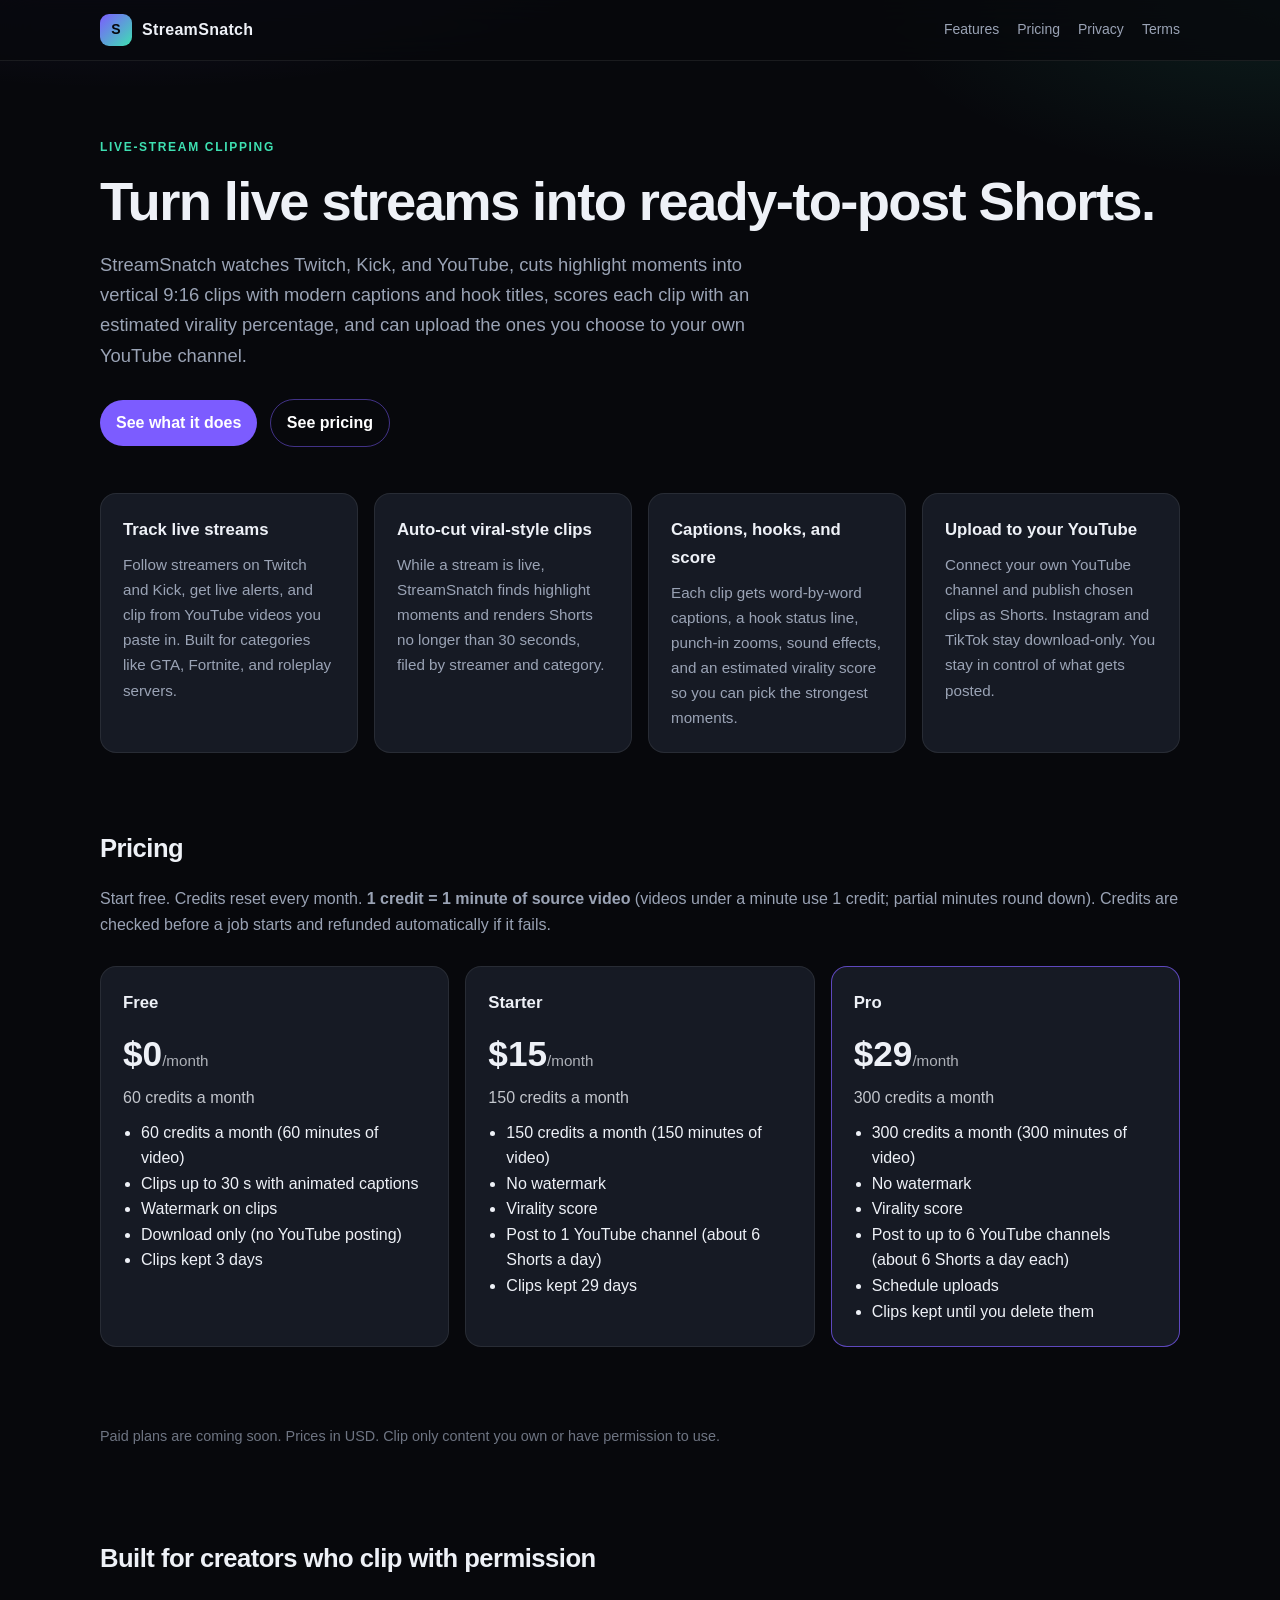
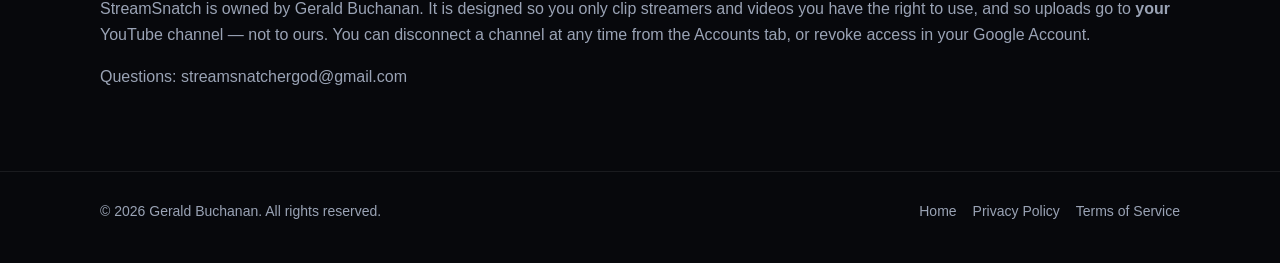
==== index.html @ 6bab44b2 "Add StreamSnatch homepage, privacy policy and terms" ====
<!DOCTYPE html>
<html lang="en">
  <head>
    <meta charset="utf-8">
    <meta name="viewport" content="width=device-width, initial-scale=1">
    <title>StreamSnatch — Turn live streams into viral Shorts</title>
    <meta name="description" content="StreamSnatch clips Twitch, Kick, and YouTube streams into 9:16 Shorts with captions, hooks, and an estimated virality score, then uploads them to your own YouTube channel.">
    <link rel="stylesheet" href="styles.css">
  </head>
  <body>
    <header class="nav">
      <div class="nav-inner">
        <a class="brand" href="index.html"><span class="logo">S</span> StreamSnatch</a>
        <nav class="nav-links">
          <a href="index.html#features">Features</a>
          <a href="index.html#pricing">Pricing</a>
          <a href="privacy.html">Privacy</a>
          <a href="terms.html">Terms</a>
        </nav>
      </div>
    </header>
    <main class="wrap">
      <section class="hero">
        <div class="eyebrow">Live-stream clipping</div>
        <h1>Turn live streams into ready-to-post Shorts.</h1>
        <p class="lede">StreamSnatch watches Twitch, Kick, and YouTube, cuts highlight moments into vertical 9:16 clips with modern captions and hook titles, scores each clip with an estimated virality percentage, and can upload the ones you choose to your own YouTube channel.</p>
        <a class="btn" href="#features">See what it does</a> <a class="btn btn-ghost" href="#pricing">See pricing</a>
      </section>

      <section class="grid" id="features">
        <article class="card">
          <h3>Track live streams</h3>
          <p>Follow streamers on Twitch and Kick, get live alerts, and clip from YouTube videos you paste in. Built for categories like GTA, Fortnite, and roleplay servers.</p>
        </article>
        <article class="card">
          <h3>Auto-cut viral-style clips</h3>
          <p>While a stream is live, StreamSnatch finds highlight moments and renders Shorts no longer than 30 seconds, filed by streamer and category.</p>
        </article>
        <article class="card">
          <h3>Captions, hooks, and score</h3>
          <p>Each clip gets word-by-word captions, a hook status line, punch-in zooms, sound effects, and an estimated virality score so you can pick the strongest moments.</p>
        </article>
        <article class="card">
          <h3>Upload to your YouTube</h3>
          <p>Connect your own YouTube channel and publish chosen clips as Shorts. Instagram and TikTok stay download-only. You stay in control of what gets posted.</p>
        </article>
      </section>

      <!-- PRICING:START (generated by build_site_pricing.py from config/plans.json) -->
      <section class="section" id="pricing">
        <h2>Pricing</h2>
        <p>Start free. Credits reset every month. <strong>1 credit = 1 minute of source video</strong> (videos under a minute use 1 credit; partial minutes round down). Credits are checked before a job starts and refunded automatically if it fails.</p>
        <div class="grid plans-grid">
        <article class="card plan-card" id="plan-free">
          <h3>Free</h3>
          <div class="plan-price">$0<span>/month</span></div>
          <div class="plan-credits">60 credits a month</div>
          <ul><li>60 credits a month (60 minutes of video)</li><li>Clips up to 30 s with animated captions</li><li>Watermark on clips</li><li>Download only (no YouTube posting)</li><li>Clips kept 3 days</li></ul>
        </article>
        <article class="card plan-card" id="plan-starter">
          <h3>Starter</h3>
          <div class="plan-price">$15<span>/month</span></div>
          <div class="plan-credits">150 credits a month</div>
          <ul><li>150 credits a month (150 minutes of video)</li><li>No watermark</li><li>Virality score</li><li>Post to 1 YouTube channel (about 6 Shorts a day)</li><li>Clips kept 29 days</li></ul>
        </article>
        <article class="card plan-card featured" id="plan-pro">
          <h3>Pro</h3>
          <div class="plan-price">$29<span>/month</span></div>
          <div class="plan-credits">300 credits a month</div>
          <ul><li>300 credits a month (300 minutes of video)</li><li>No watermark</li><li>Virality score</li><li>Post to up to 6 YouTube channels (about 6 Shorts a day each)</li><li>Schedule uploads</li><li>Clips kept until you delete them</li></ul>
        </article>
        </div>
        <p class="muted-note">Paid plans are coming soon. Prices in USD. Clip only content you own or have permission to use.</p>
      </section>
      <!-- PRICING:END -->

      <section class="section">
        <h2>Built for creators who clip with permission</h2>
        <p>StreamSnatch is owned by Gerald Buchanan. It is designed so you only clip streamers and videos you have the right to use, and so uploads go to <strong>your</strong> YouTube channel — not to ours. You can disconnect a channel at any time from the Accounts tab, or revoke access in your Google Account.</p>
        <p>Questions: streamsnatchergod@gmail.com</p>
      </section>
    </main>
    <footer>
      <div class="foot-inner">
        <div>&copy; 2026 Gerald Buchanan. All rights reserved.</div>
        <div class="foot-links">
          <a href="index.html">Home</a>
          <a href="privacy.html">Privacy Policy</a>
          <a href="terms.html">Terms of Service</a>
        </div>
      </div>
    </footer>
  </body>
</html>
---- styles.css ----
/* StreamSnatch marketing / legal site */
:root {
  --bg: #07080c;
  --bg-elev: #10131a;
  --bg-card: #161a24;
  --line: rgba(255,255,255,.08);
  --text: #eef1f7;
  --muted: #9aa3b5;
  --accent: #7c5cff;
  --accent-2: #3ee0b2;
  --accent-soft: rgba(124,92,255,.16);
  --warn: #f3c16b;
  --radius: 16px;
  --max: 1080px;
  --legal: 760px;
  --sans: "Segoe UI", "Helvetica Neue", Helvetica, Arial, sans-serif;
}
* { box-sizing: border-box; }
html { scroll-behavior: smooth; }
body {
  margin: 0;
  font-family: var(--sans);
  background:
    radial-gradient(1200px 500px at 10% -10%, rgba(124,92,255,.22), transparent 55%),
    radial-gradient(900px 400px at 100% 0%, rgba(62,224,178,.1), transparent 45%),
    var(--bg);
  color: var(--text);
  line-height: 1.65;
  min-height: 100vh;
}
a { color: var(--accent-2); text-decoration: none; }
a:hover { text-decoration: underline; }
img { max-width: 100%; }
.wrap { width: min(var(--max), calc(100% - 40px)); margin: 0 auto; }
.legal-wrap { width: min(var(--legal), calc(100% - 40px)); margin: 0 auto; padding: 40px 0 80px; }
header.nav {
  position: sticky; top: 0; z-index: 20;
  backdrop-filter: blur(16px);
  background: rgba(7,8,12,.78);
  border-bottom: 1px solid var(--line);
}
.nav-inner {
  width: min(var(--max), calc(100% - 40px));
  margin: 0 auto;
  display: flex; align-items: center; justify-content: space-between;
  padding: 14px 0;
  gap: 16px;
}
.brand { display: flex; align-items: center; gap: 10px; color: var(--text); font-weight: 700; letter-spacing: .02em; }
.brand:hover { text-decoration: none; }
.logo {
  width: 32px; height: 32px; border-radius: 9px;
  background: linear-gradient(135deg, var(--accent), var(--accent-2));
  display: grid; place-items: center;
  font-size: 14px; font-weight: 800; color: #07080c;
}
.nav-links { display: flex; gap: 18px; flex-wrap: wrap; align-items: center; }
.nav-links a { color: var(--muted); font-size: 14px; }
.nav-links a:hover { color: var(--text); text-decoration: none; }
.btn {
  display: inline-flex; align-items: center; justify-content: center;
  background: var(--accent); color: #fff; font-weight: 600;
  padding: 10px 16px; border-radius: 999px; border: 0;
}
.btn:hover { text-decoration: none; filter: brightness(1.08); }
.hero { padding: 72px 0 36px; }
.eyebrow {
  display: inline-block;
  font-size: 12px; letter-spacing: .14em; text-transform: uppercase;
  color: var(--accent-2); font-weight: 700; margin-bottom: 14px;
}
h1 { font-size: clamp(2rem, 5vw, 3.4rem); line-height: 1.1; margin: 0 0 18px; letter-spacing: -.03em; }
.lede { font-size: 1.15rem; color: var(--muted); max-width: 680px; margin: 0 0 28px; }
.grid { display: grid; grid-template-columns: repeat(auto-fit, minmax(230px, 1fr)); gap: 16px; padding: 10px 0 64px; }
.card {
  background: var(--bg-card);
  border: 1px solid var(--line);
  border-radius: var(--radius);
  padding: 22px;
}
.card h3 { margin: 0 0 8px; font-size: 1.05rem; }
.card p { margin: 0; color: var(--muted); font-size: .95rem; }
.section { padding: 10px 0 64px; }
.section h2 { font-size: 1.6rem; margin: 0 0 12px; letter-spacing: -.02em; }
.section p { color: var(--muted); }
footer {
  border-top: 1px solid var(--line);
  padding: 28px 0 40px;
  color: var(--muted);
  font-size: 14px;
}
.foot-inner { width: min(var(--max), calc(100% - 40px)); margin: 0 auto; display: flex; justify-content: space-between; gap: 16px; flex-wrap: wrap; }
.foot-links { display: flex; gap: 16px; flex-wrap: wrap; }
.foot-links a { color: var(--muted); }
h1.page { font-size: clamp(1.8rem, 4vw, 2.4rem); margin: 0 0 8px; }
.meta { color: var(--muted); margin: 0 0 28px; }
.legal h2 { font-size: 1.2rem; margin: 32px 0 10px; }
.legal p, .legal li { color: #d5dae6; }
.legal ul, .legal ol { padding-left: 1.2em; }
.legal code, .scope {
  font-family: ui-monospace, SFMono-Regular, Menlo, Consolas, monospace;
  font-size: .86em;
  background: var(--bg-elev);
  padding: 1px 6px;
  border-radius: 6px;
  word-break: break-all;
}
.notice {
  background: var(--accent-soft);
  border: 1px solid rgba(124,92,255,.28);
  border-radius: 12px;
  padding: 14px 16px;
  color: #dcd6ff;
  font-size: .95rem;
}
.placeholder { color: var(--warn); font-weight: 600; }
@media (max-width: 640px) {
  .hero { padding-top: 40px; }
  .nav-inner { width: min(var(--max), calc(100% - 28px)); }
  .wrap, .legal-wrap, .foot-inner { width: min(var(--max), calc(100% - 28px)); }
}
/* pricing */
.btn-ghost { background: transparent; border: 1px solid rgba(124,92,255,.5); margin-left: 8px; }
.plans-grid { margin-top: 18px; }
.plan-card.featured { border-color: rgba(124,92,255,.7); }
.plan-price { font-size: 2.2rem; font-weight: 800; margin: 6px 0 2px; }
.plan-price span { font-size: .95rem; font-weight: 500; opacity: .7; }
.plan-credits { opacity: .8; margin-bottom: 8px; }
.plan-card ul { padding-left: 18px; margin: 8px 0 0; line-height: 1.6; }
.muted-note { opacity: .7; font-size: .9rem; margin-top: 14px; }
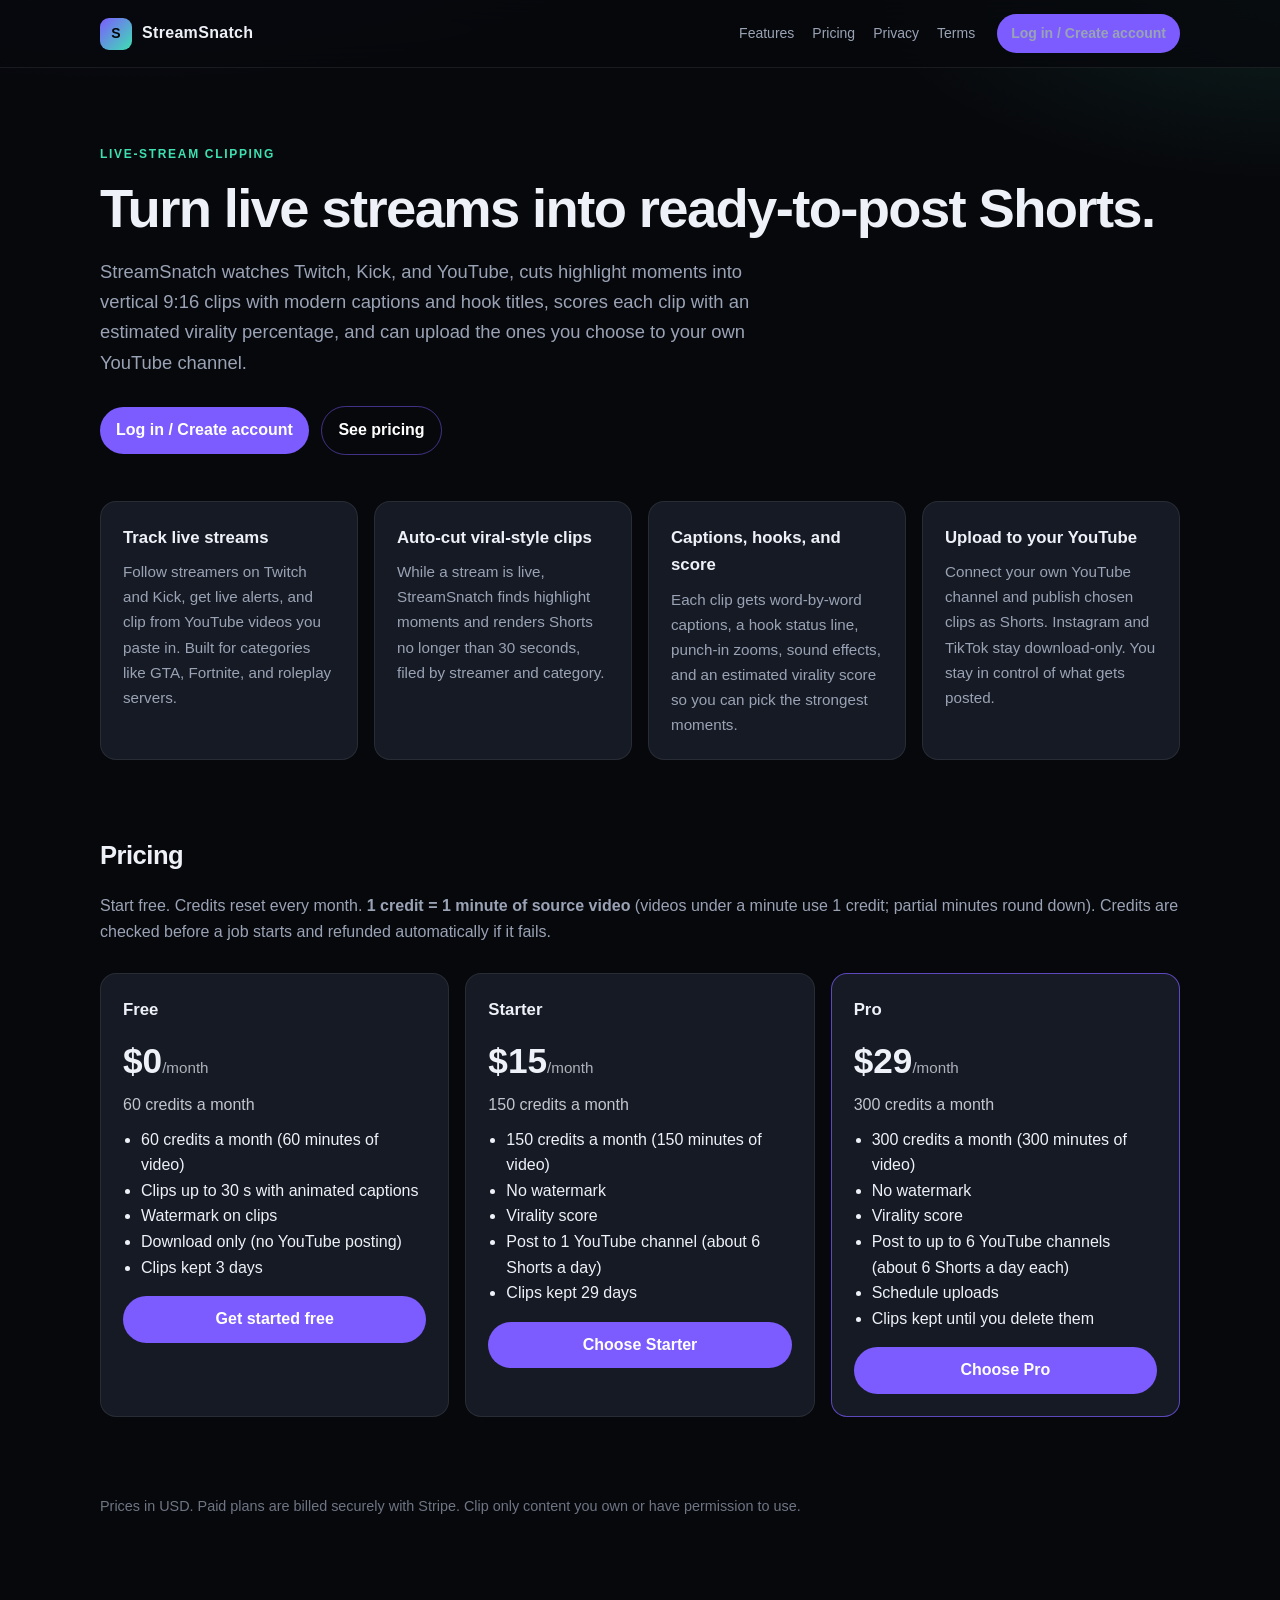
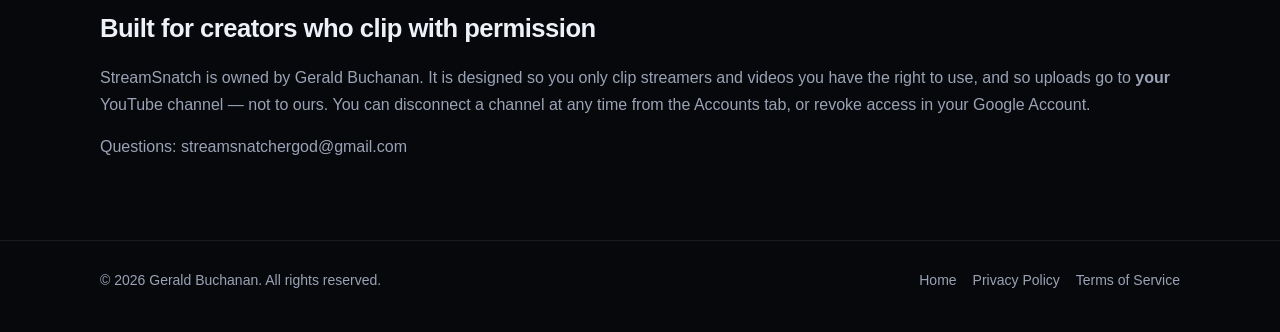
==== commit 4e289daf: "Add Log in / Create account and plan signup links Header CTA on every page goes to the app signup sc" ====
--- a/index.html
+++ b/index.html
@@ -16,6 +16,7 @@
           <a href="index.html#pricing">Pricing</a>
           <a href="privacy.html">Privacy</a>
           <a href="terms.html">Terms</a>
+          <a class="btn nav-cta" href="https://app.streamsnatcher.app/?signup=1">Log in / Create account</a>
         </nav>
       </div>
     </header>
@@ -24,7 +25,7 @@
         <div class="eyebrow">Live-stream clipping</div>
         <h1>Turn live streams into ready-to-post Shorts.</h1>
         <p class="lede">StreamSnatch watches Twitch, Kick, and YouTube, cuts highlight moments into vertical 9:16 clips with modern captions and hook titles, scores each clip with an estimated virality percentage, and can upload the ones you choose to your own YouTube channel.</p>
-        <a class="btn" href="#features">See what it does</a> <a class="btn btn-ghost" href="#pricing">See pricing</a>
+        <a class="btn" href="https://app.streamsnatcher.app/?signup=1">Log in / Create account</a> <a class="btn btn-ghost" href="#pricing">See pricing</a>
       </section>
 
       <section class="grid" id="features">
@@ -56,21 +57,24 @@
           <div class="plan-price">$0<span>/month</span></div>
           <div class="plan-credits">60 credits a month</div>
           <ul><li>60 credits a month (60 minutes of video)</li><li>Clips up to 30 s with animated captions</li><li>Watermark on clips</li><li>Download only (no YouTube posting)</li><li>Clips kept 3 days</li></ul>
+          <a class="btn plan-cta" href="https://app.streamsnatcher.app/signup?plan=free">Get started free</a>
         </article>
         <article class="card plan-card" id="plan-starter">
           <h3>Starter</h3>
           <div class="plan-price">$15<span>/month</span></div>
           <div class="plan-credits">150 credits a month</div>
           <ul><li>150 credits a month (150 minutes of video)</li><li>No watermark</li><li>Virality score</li><li>Post to 1 YouTube channel (about 6 Shorts a day)</li><li>Clips kept 29 days</li></ul>
+          <a class="btn plan-cta" href="https://app.streamsnatcher.app/signup?plan=starter">Choose Starter</a>
         </article>
         <article class="card plan-card featured" id="plan-pro">
           <h3>Pro</h3>
           <div class="plan-price">$29<span>/month</span></div>
           <div class="plan-credits">300 credits a month</div>
           <ul><li>300 credits a month (300 minutes of video)</li><li>No watermark</li><li>Virality score</li><li>Post to up to 6 YouTube channels (about 6 Shorts a day each)</li><li>Schedule uploads</li><li>Clips kept until you delete them</li></ul>
+          <a class="btn plan-cta" href="https://app.streamsnatcher.app/signup?plan=pro">Choose Pro</a>
         </article>
         </div>
-        <p class="muted-note">Paid plans are coming soon. Prices in USD. Clip only content you own or have permission to use.</p>
+        <p class="muted-note">Prices in USD. Paid plans are billed securely with Stripe. Clip only content you own or have permission to use.</p>
       </section>
       <!-- PRICING:END -->
 
--- a/styles.css
+++ b/styles.css
@@ -128,3 +128,11 @@
 .plan-credits { opacity: .8; margin-bottom: 8px; }
 .plan-card ul { padding-left: 18px; margin: 8px 0 0; line-height: 1.6; }
 .muted-note { opacity: .7; font-size: .9rem; margin-top: 14px; }
+
+.nav-cta { margin-left: 4px; padding: 8px 14px; font-size: 13px; white-space: nowrap; }
+.plan-cta { margin-top: 16px; width: 100%; }
+@media (max-width: 640px) {
+  .nav-inner { flex-wrap: wrap; }
+  .nav-links { width: 100%; gap: 12px; }
+  .nav-cta { margin-left: 0; }
+}
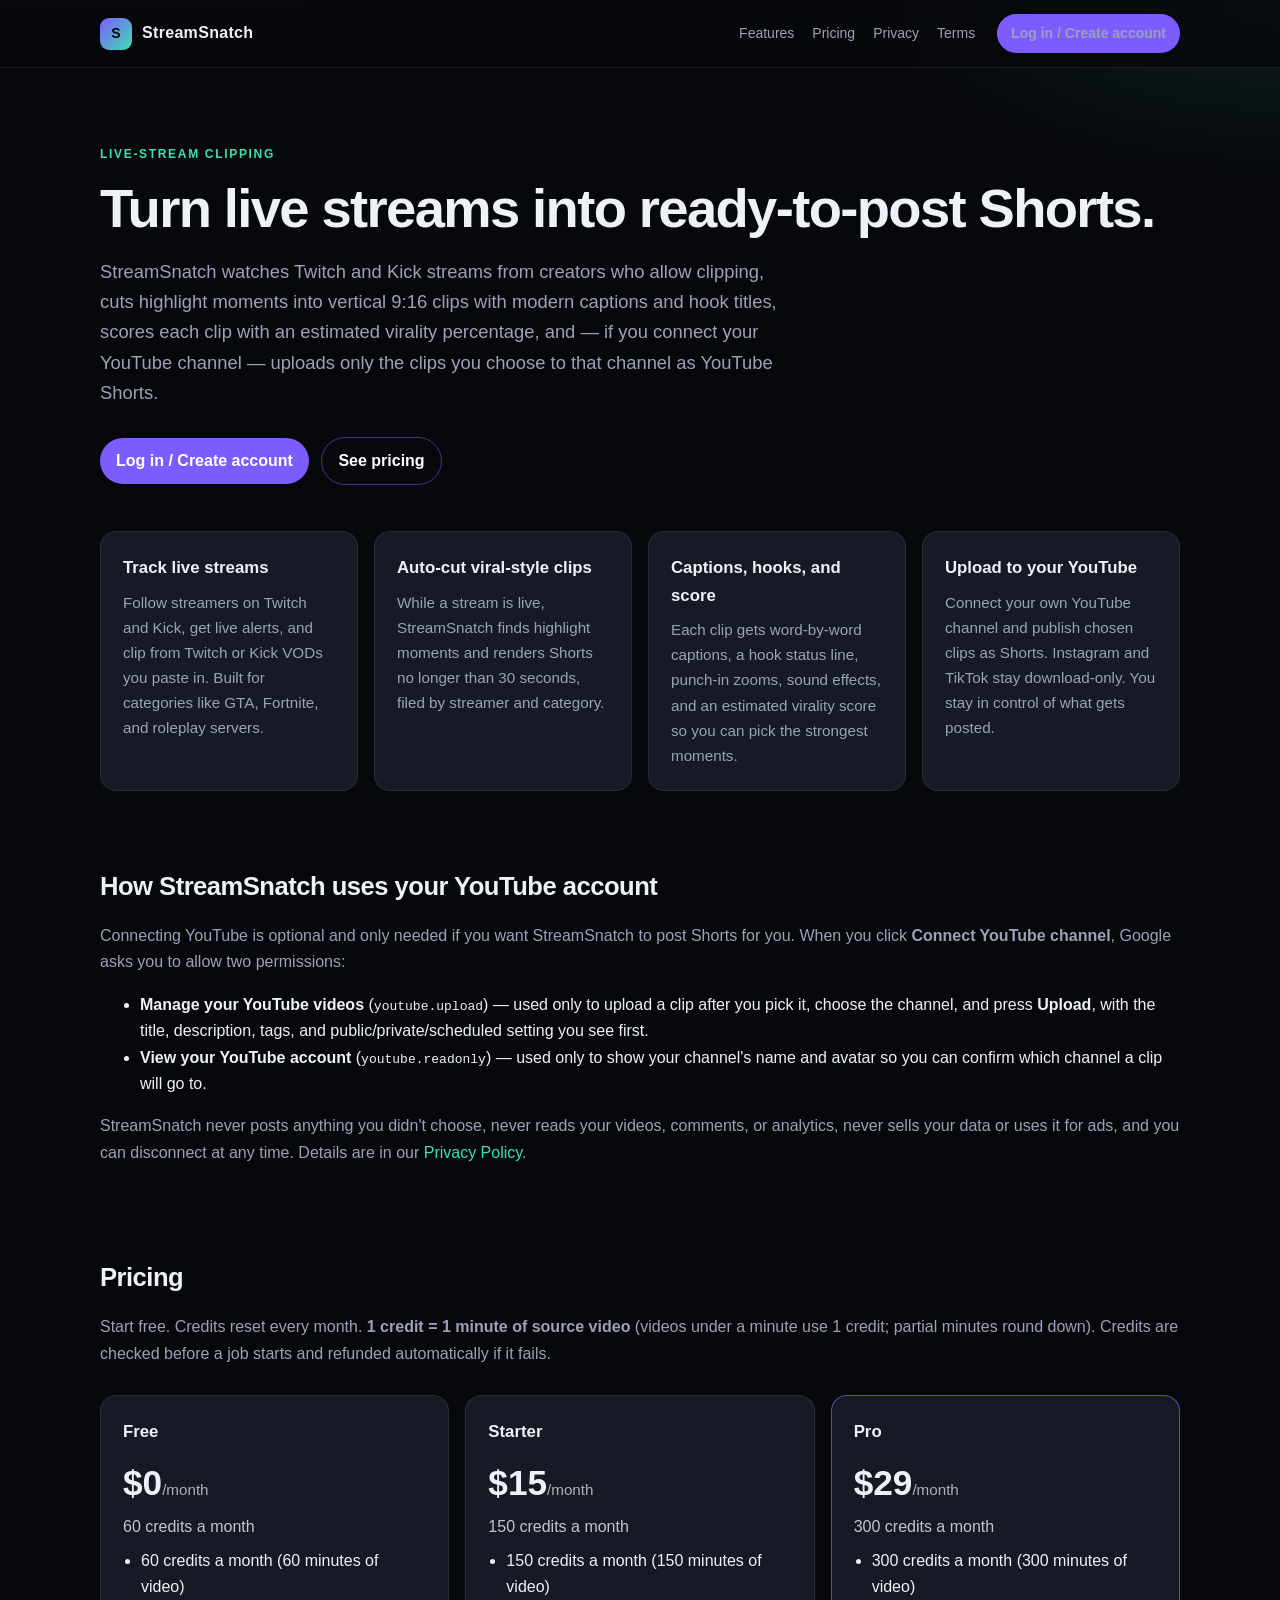
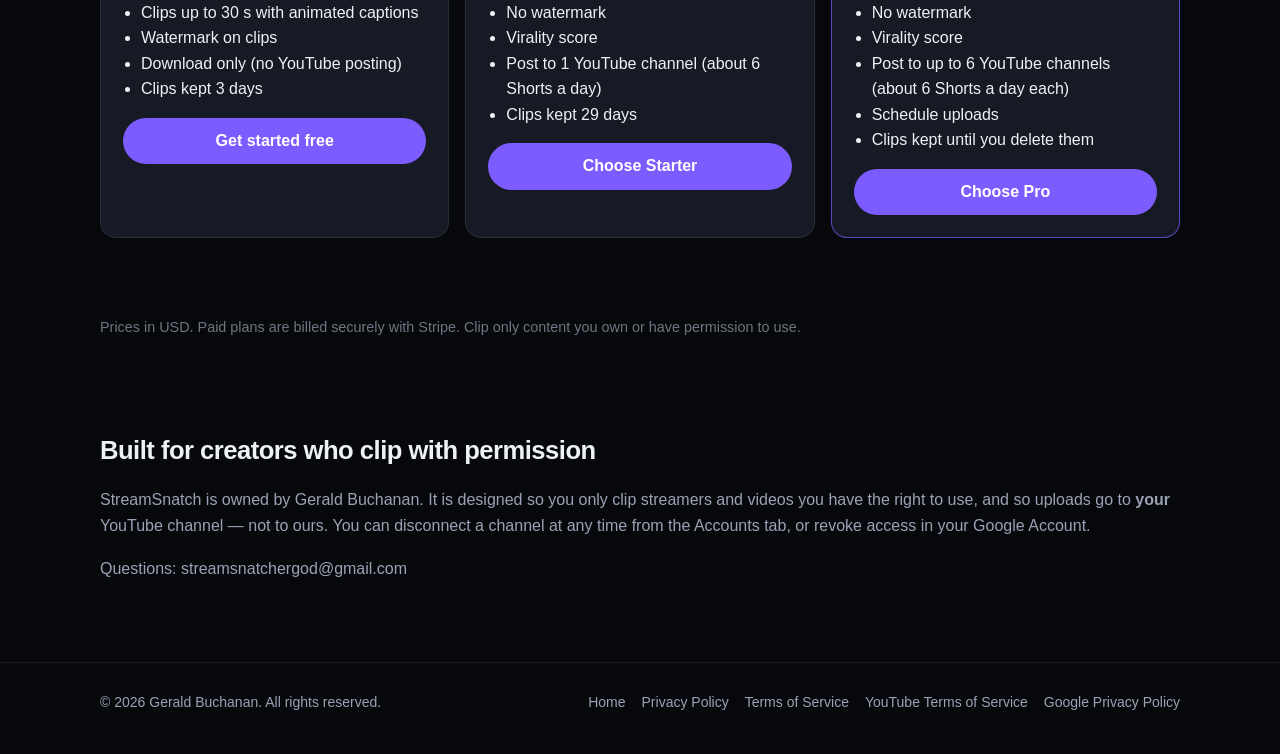
==== commit b35a1eed: "Google OAuth verification: privacy policy, homepage Google-data section, YouTube ToS wording" ====
--- a/index.html
+++ b/index.html
@@ -24,14 +24,14 @@
       <section class="hero">
         <div class="eyebrow">Live-stream clipping</div>
         <h1>Turn live streams into ready-to-post Shorts.</h1>
-        <p class="lede">StreamSnatch watches Twitch, Kick, and YouTube, cuts highlight moments into vertical 9:16 clips with modern captions and hook titles, scores each clip with an estimated virality percentage, and can upload the ones you choose to your own YouTube channel.</p>
+        <p class="lede">StreamSnatch watches Twitch and Kick streams from creators who allow clipping, cuts highlight moments into vertical 9:16 clips with modern captions and hook titles, scores each clip with an estimated virality percentage, and &mdash; if you connect your YouTube channel &mdash; uploads only the clips you choose to that channel as YouTube Shorts.</p>
         <a class="btn" href="https://app.streamsnatcher.app/?signup=1">Log in / Create account</a> <a class="btn btn-ghost" href="#pricing">See pricing</a>
       </section>
 
       <section class="grid" id="features">
         <article class="card">
           <h3>Track live streams</h3>
-          <p>Follow streamers on Twitch and Kick, get live alerts, and clip from YouTube videos you paste in. Built for categories like GTA, Fortnite, and roleplay servers.</p>
+          <p>Follow streamers on Twitch and Kick, get live alerts, and clip from Twitch or Kick VODs you paste in. Built for categories like GTA, Fortnite, and roleplay servers.</p>
         </article>
         <article class="card">
           <h3>Auto-cut viral-style clips</h3>
@@ -45,6 +45,16 @@
           <h3>Upload to your YouTube</h3>
           <p>Connect your own YouTube channel and publish chosen clips as Shorts. Instagram and TikTok stay download-only. You stay in control of what gets posted.</p>
         </article>
+      </section>
+
+      <section class="section" id="google-data">
+        <h2>How StreamSnatch uses your YouTube account</h2>
+        <p>Connecting YouTube is optional and only needed if you want StreamSnatch to post Shorts for you. When you click <strong>Connect YouTube channel</strong>, Google asks you to allow two permissions:</p>
+        <ul>
+          <li><strong>Manage your YouTube videos</strong> (<code>youtube.upload</code>) &mdash; used only to upload a clip after you pick it, choose the channel, and press <strong>Upload</strong>, with the title, description, tags, and public/private/scheduled setting you see first.</li>
+          <li><strong>View your YouTube account</strong> (<code>youtube.readonly</code>) &mdash; used only to show your channel's name and avatar so you can confirm which channel a clip will go to.</li>
+        </ul>
+        <p>StreamSnatch never posts anything you didn't choose, never reads your videos, comments, or analytics, never sells your data or uses it for ads, and you can disconnect at any time. Details are in our <a href="privacy.html">Privacy Policy</a>.</p>
       </section>
 
       <!-- PRICING:START (generated by build_site_pricing.py from config/plans.json) -->
@@ -91,6 +101,8 @@
           <a href="index.html">Home</a>
           <a href="privacy.html">Privacy Policy</a>
           <a href="terms.html">Terms of Service</a>
+          <a href="https://www.youtube.com/t/terms" target="_blank" rel="noopener">YouTube Terms of Service</a>
+          <a href="https://policies.google.com/privacy" target="_blank" rel="noopener">Google Privacy Policy</a>
         </div>
       </div>
     </footer>
